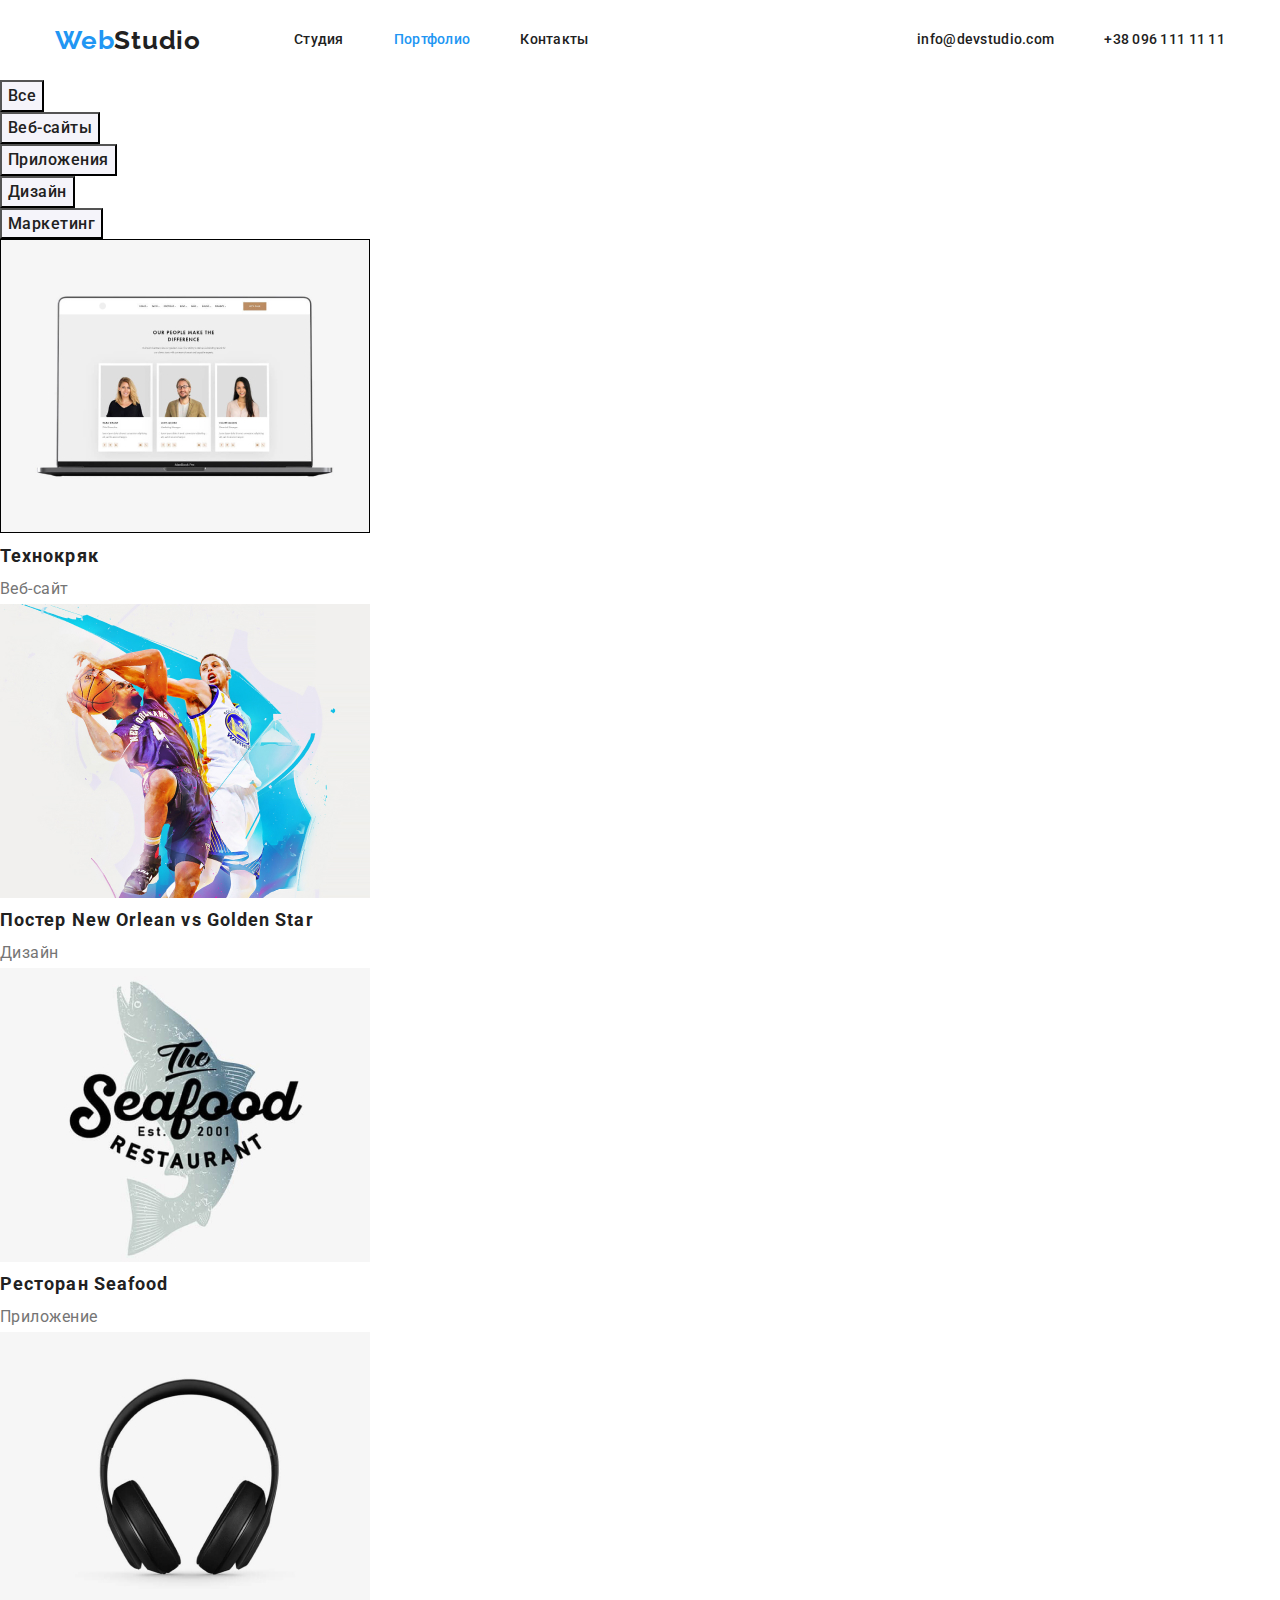
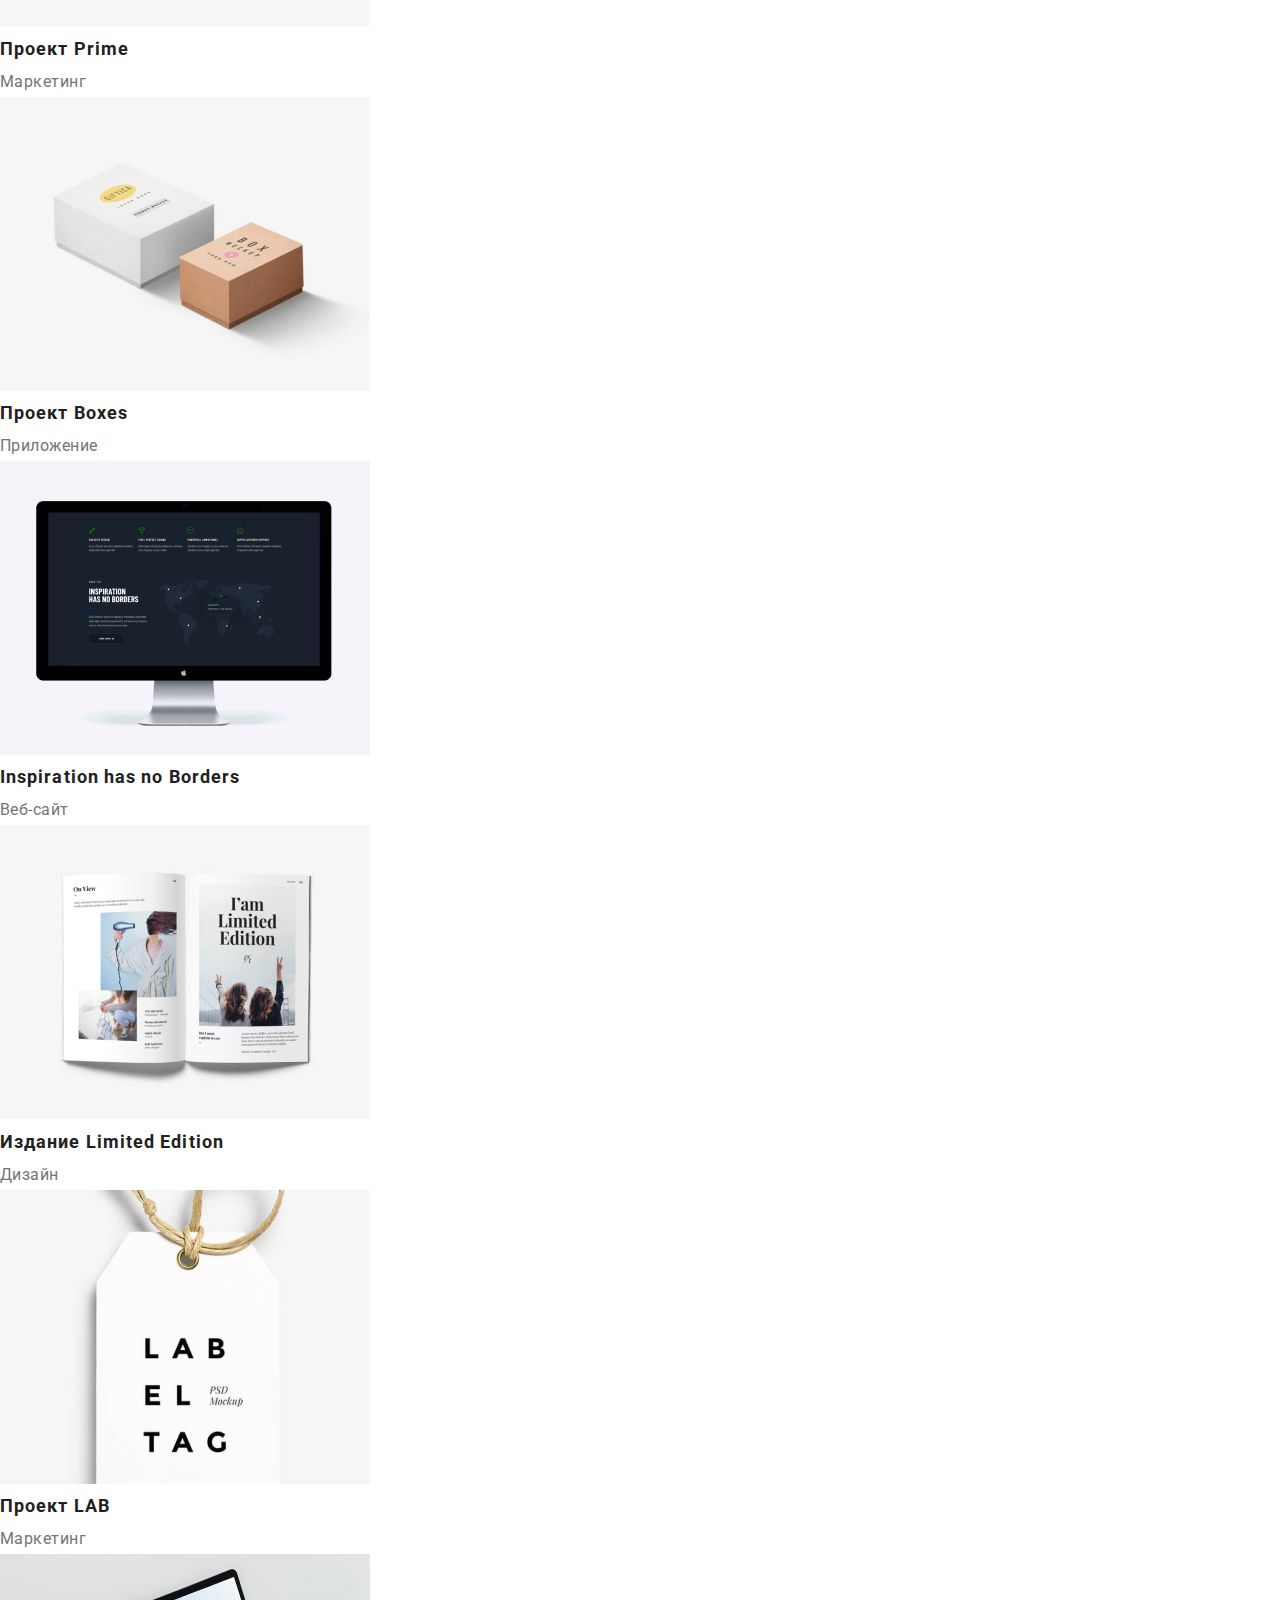
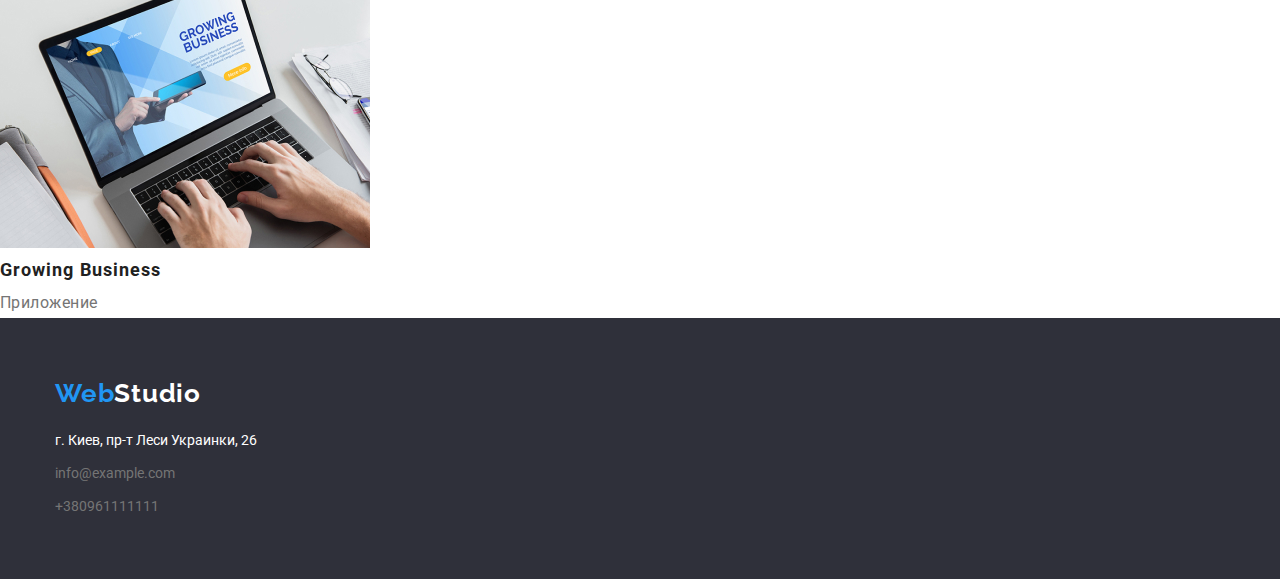
==== portfolio.html @ c81e92d3 "studio-page-flexbox-done" ====
<!DOCTYPE html>
<html lang="ru">

    <head>
        <meta charset="UTF-8">
        <meta name="viewport" content="width=device-width, initial-scale=1.0">
        <title>Document</title>
        <link rel="preconnect" href="https://fonts.gstatic.com">
        <link href="https://fonts.googleapis.com/css2?family=Roboto:wght@400;500;700;900&display=swap" rel="stylesheet">
        <link rel="preconnect" href="https://fonts.gstatic.com">
        <link href="https://fonts.googleapis.com/css2?family=Raleway:wght@700&display=swap" rel="stylesheet">
        <link rel="stylesheet" href="https://cdnjs.cloudflare.com/ajax/libs/modern-normalize/1.0.0/modern-normalize.min.css">
        <link rel="stylesheet" href="./css/styles.css">
    </head>

    <body>
        <!-- Шапка -->
        <header>
            <div class="container header-container">
                <nav class="navigation">
                    <a href="" class="logo">
                        <span class="logo-first-part">web</span><span class="logo-second-part">Studio</span>
                    </a>
                    <ul  class="nav-list">
                        <li class="nav-item"><a href="./index.html" class="nav-links">студия</a></li>
                        <li class="nav-item current-page"><a href="./portfolio.html" class="nav-links">портфолио</a></li>
                        <li class="nav-item"><a href="" class="nav-links">контакты</a></li>
                    </ul>
                </nav>
                <ul class="header-contacts">
                    <li class="header-contacts-item"><a href="mailto:info@devstudio.com">info@devstudio.com</a></li>
                    <li class="header-contacts-item"><a href="tel:+380961111111">+38 096 111 11 11</a></li>
                </ul>
            </div>
        </header>
        <main>
            <section>
                <ul class="buttons">
                    <li><button>все</button></li>
                    <li><button>веб-сайты</button></li>
                    <li><button>приложения</button></li>
                    <li><button>дизайн</button></li>
                    <li><button>маркетинг</button></li>
                </ul>
                <ul class="cards">
                    <li>
                        <a href="">
                            <img src="./images/technokryack.jpg" alt=""> 
                            <h2>технокряк</h2>
                            <p>веб-сайт</p>
                        </a>
                    </li>
                    <li>
                        <a href="">
                            <img src="./images/poster-new-orlean.jpg" alt="">
                            <h2>постер new orlean <span class="lowercase">vs</span> golden star</h2>
                            <p>дизайн</p>
                        </a>
                    </li>
                    <li>
                        <a href="">
                            <img src="./images/restoraunt-seafood.jpg" alt="">
                            <h2>ресторан seafood</h2>
                            <p>приложение</p>
                        </a>
                    </li>
                    <li>
                        <a href="">
                            <img src="./images/project-prime.jpg" alt="">
                            <h2>проект prime</h2>
                            <p>маркетинг</p>
                        </a>
                    </li>
                    <li>
                        <a href="">
                            <img src="./images/project-boxes.jpg" alt="">
                            <h2>проект boxes</h2>
                            <p>приложение</p>
                        </a>
                    </li>
                    <li>
                        <a href="">
                            <img src="./images/inspirations.jpg" alt="">
                            <h2>inspiration <span class="lowercase">has no</span> borders</h2>
                            <p>веб-сайт</p>
                        </a>
                    </li>
                    <li>
                        <a href="">
                            <img src="./images/limited-edition.jpg" alt="">
                            <h2>издание limited edition</h2>
                            <p>дизайн</p>
                        </a>
                    </li>
                    <li>
                        <a href="">
                            <img src="./images/project-lab.jpg" alt="">
                            <h2>проект <span class="uppercase">lab</span></h2>
                            <p>маркетинг</p>
                        </a>
                    </li>
                    <li>
                        <a href="">
                            <img src="./images/growing-buisness.jpg" alt="">
                            <h2>growing business</h2>
                            <p>приложение</p>
                        </a>
                    </li>
                </ul>
            </section>
        </main>
        <!-- Подвал -->
        <footer>
            <div class="container">
                <a href="" class="logo">
                    <span class="logo-first-part">web</span><span class="logo-footer-second-part">Studio</span>
                </a>
                <address>
                    <ul>
                        <li>
                            <a href="" class="address-place contacts">г. Киев, пр-т Леси Украинки, 26</a>
                        </li>
                        <li>
                            <a href="mailto:info@example.com" class="contacts">info@example.com</a><br>
                        </li>
                        <li>
                            <a href="tel:+380961111111" class="contacts">+380961111111</a>
                        </li>
                    </ul>
                </address>
            </div>
        </footer>
          
                
                
    </body>
            
 </html>
---- css/styles.css ----
/* 
Основной цвет текста: #212121
Второстепенный цвет: #757575
Акценты: #2196F3
Белый цвет: #ffffff
Второй цвет фона: #2F303A
Цвет кнопок: #F5F4FA
*/
* {
  text-decoration: none;
  color: inherit;
  /* margin: 0;
  padding: 0; */
}

ul,
h1,
h2,
h3,
h4,
h5,
p {
  margin: 0;
  padding: 0;
}

body {
  color: #212121;
  font-family: "Roboto", sans-serif;
  background-color: #ffffff;
}
ul {
  list-style-type: none;
}
header {
  font-weight: 500;
  font-size: 14px;
  line-height: 1.14;
  letter-spacing: 0.02em;
}
header li:hover {
  color: #2196f3;
}

/* Контейнер */
.container {
  width: 1200px;
  padding: 0 15px;
  margin-left: auto;
  margin-right: auto;
}

/* Центрирование */
.centred {
  text-align: center;
}

.header-container {
  display: flex;
  align-items: center;
}

.navigation {
  display: flex;
  align-items: center;
}

.header-contacts {
  display: flex;
  margin-left: auto;
  padding: 0;
}

.header-contacts-item:not(:last-child) {
  margin-right: 50px;
}

.nav-links {
  display: block;
  padding-top: 32px;
  padding-bottom: 32px;
}

.nav-item:not(:last-child) {
  margin-right: 50px;
}

.nav-list {
  display: flex;
  margin: 0;

  text-transform: capitalize;
}

.logo {
  margin-right: 93px;
}

.logo-first-part,
.logo-second-part,
.logo-footer-second-part {
  font-family: "Raleway", sans-serif;
  font-size: 26px;
  line-height: 1.19;
  font-weight: 700;
  text-transform: capitalize;
  letter-spacing: 0.03em;
}
.logo-footer-second-part {
  color: #ffffff;
}
.logo:hover {
  color: #2196f3;
}
.logo-first-part {
  color: #2196f3;
}
.current-page {
  color: #2196f3;
}
.hero-title {
  margin: 0;
  margin-bottom: 30px;

  font-weight: 900;
  font-size: 44px;
  line-height: 1.4;
  color: #ffffff;
  text-transform: uppercase;
}
.hero {
  background-color: #2f303a;
}
.hero-link {
  display: inline-block;
  padding: 10px 32px;
  border-radius: 4px;

  color: #ffffff;
  background-color: #2196f3;

  font-size: 16px;
  font-weight: 700;
  line-height: 1.9;
}
.advantages h3 {
  font-weight: 700;
  font-size: 14px;
  line-height: 1.14;
  text-transform: uppercase;
  letter-spacing: 0.03em;
}
.advantages p {
  color: #757575;
  font-size: 14px;
  font-weight: 400;
  line-height: 1.7;
  letter-spacing: 0.03em;
}
.advantages p::first-letter {
  text-transform: capitalize;
}
.section-title {
  font-size: 36px;
  font-weight: 700;
  line-height: 1.17;
  letter-spacing: 0.03em;
}
.section-title::first-letter {
  text-transform: capitalize;
}

.team {
  padding: 94px 0;

  background-color: #f5f4fa;
}

.team h3 {
  font-size: 16px;
  font-weight: 500;
  line-height: 1.19;
  letter-spacing: 0.03em;
  text-transform: capitalize;
}
.team p {
  font-size: 16px;
  font-weight: 400;
  line-height: 1.19;
  letter-spacing: 0.03em;
  text-transform: capitalize;

  color: #757575;
}
footer {
  padding: 60px 0;

  background-color: #2f303a;
}
.contacts {
  font-style: normal;
  color: #757575;
  font-weight: 400;
  font-size: 14px;
  line-height: 1.71;
}
.address-place {
  color: #ffffff;
}
.buttons button:hover {
  color: #ffffff;
  background-color: #2196f3;
}
.buttons button {
  background-color: #f5f4fa;

  font-weight: 500;
  font-size: 16px;
  line-height: 1.62;
  letter-spacing: 0.03em;
}
.buttons button::first-letter {
  text-transform: capitalize;
}
.cards h2 {
  font-size: 18px;
  font-weight: 700;
  line-height: 2;
  letter-spacing: 0.06em;
  text-transform: capitalize;
}
.lowercase {
  text-transform: lowercase;
}
.uppercase {
  text-transform: uppercase;
}
.cards p {
  font-size: 16px;
  color: #757575;
  font-weight: 400;
  line-height: 1.87;
  letter-spacing: 0.03em;
}
.cards p::first-letter {
  text-transform: uppercase;
}

.advantages-list {
  display: flex;
}

.advantages-list li {
  width: 270px;
}

.advantages-list li:not(:last-child) {
  margin-right: 30px;
}

.advantages {
  padding: 94px 0;
}

.advantages-list h3 {
  margin-bottom: 10px;
}

.works h2 {
  margin-bottom: 50px;
}

.works-list {
  display: flex;
}

.works-list li:not(:last-child) {
  margin-right: 30px;
}

.works {
  margin-bottom: 94px;
}

.team-list {
  display: flex;
}

.team h2 {
  margin-bottom: 50px;
}

.team-list li:not(:last-child) {
  margin-right: 30px;
}

.team-text {
  padding: 30px 0;

  background-color: #ffffff;
}

.team img {
  display: block;
}

.team h3 {
  margin-bottom: 10px;
}

footer .logo {
  display: inline-block;
  margin-bottom: 20px;
}

footer li:not(:last-child) {
  margin-bottom: 9px;
}
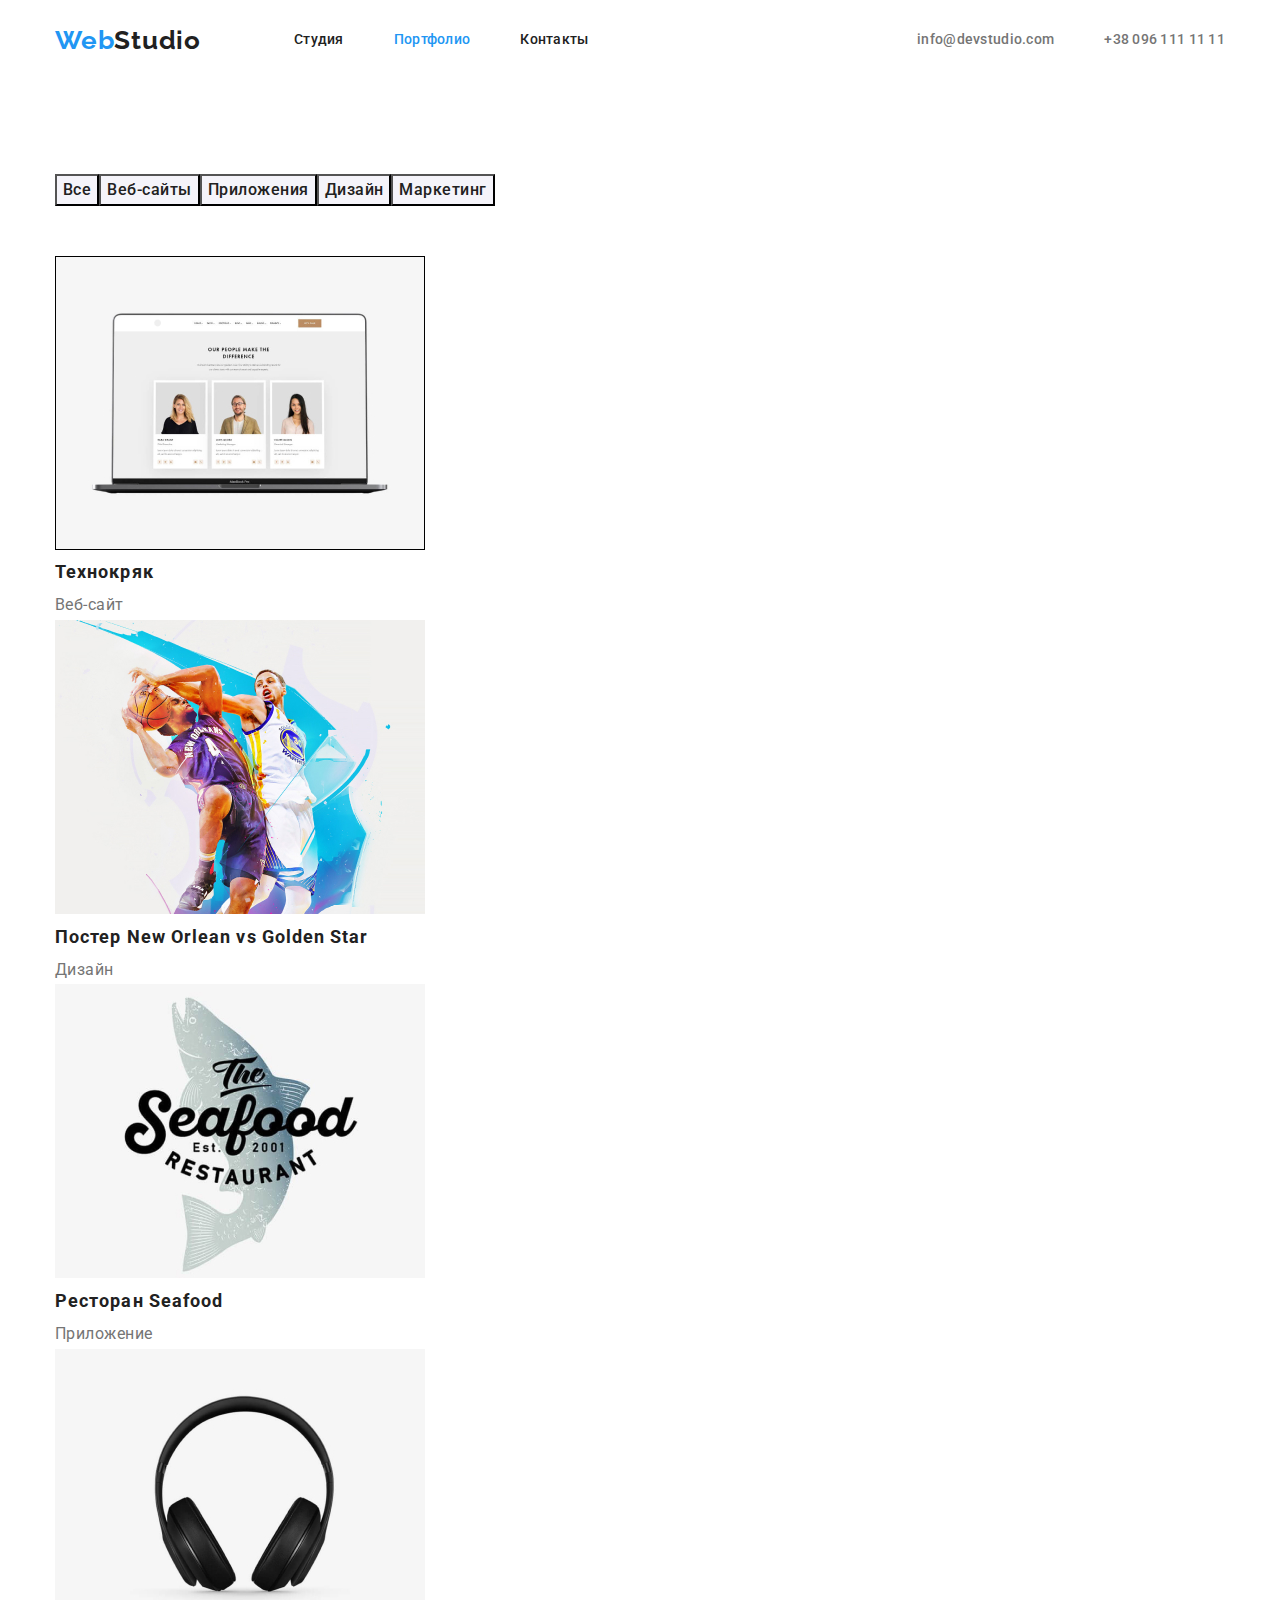
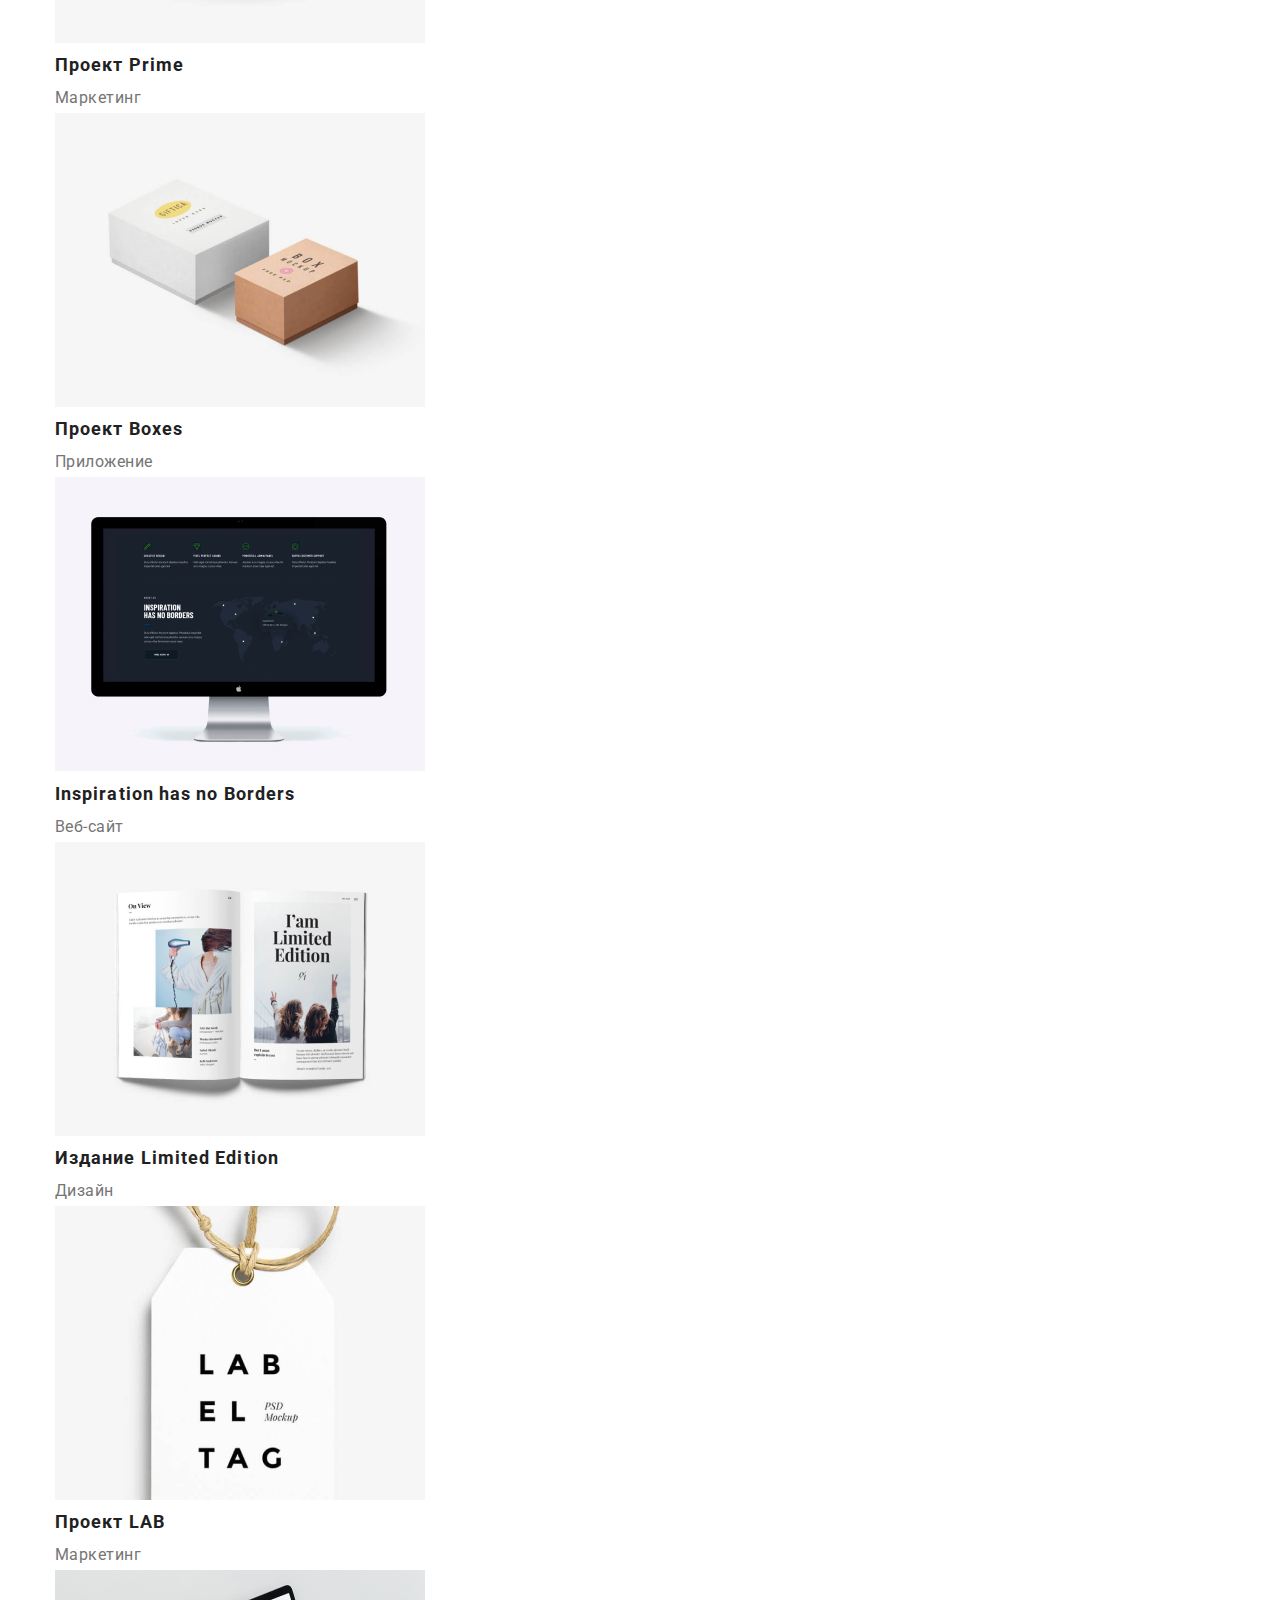
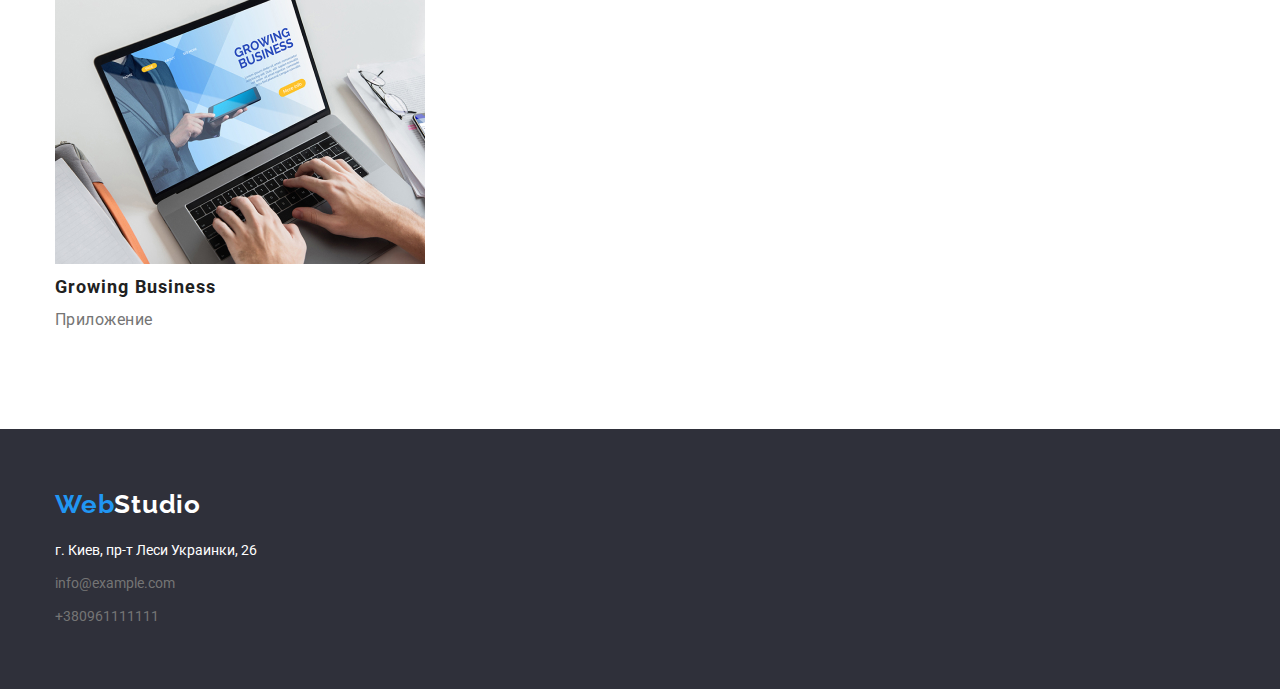
==== commit 098eed19: "fixed-css-with-markup-02" ====
--- a/portfolio.html
+++ b/portfolio.html
@@ -5,10 +5,8 @@
         <meta charset="UTF-8">
         <meta name="viewport" content="width=device-width, initial-scale=1.0">
         <title>Document</title>
-        <link rel="preconnect" href="https://fonts.gstatic.com">
-        <link href="https://fonts.googleapis.com/css2?family=Roboto:wght@400;500;700;900&display=swap" rel="stylesheet">
-        <link rel="preconnect" href="https://fonts.gstatic.com">
-        <link href="https://fonts.googleapis.com/css2?family=Raleway:wght@700&display=swap" rel="stylesheet">
+        <link href="https://fonts.googleapis.com/css2?family=Raleway:wght@700&family=Roboto:wght@400;500;700;900&display=swap"
+            rel="stylesheet">
         <link rel="stylesheet" href="https://cdnjs.cloudflare.com/ajax/libs/modern-normalize/1.0.0/modern-normalize.min.css">
         <link rel="stylesheet" href="./css/styles.css">
     </head>
@@ -34,79 +32,81 @@
             </div>
         </header>
         <main>
-            <section>
-                <ul class="buttons">
-                    <li><button>все</button></li>
-                    <li><button>веб-сайты</button></li>
-                    <li><button>приложения</button></li>
-                    <li><button>дизайн</button></li>
-                    <li><button>маркетинг</button></li>
-                </ul>
-                <ul class="cards">
-                    <li>
-                        <a href="">
-                            <img src="./images/technokryack.jpg" alt=""> 
-                            <h2>технокряк</h2>
-                            <p>веб-сайт</p>
-                        </a>
-                    </li>
-                    <li>
-                        <a href="">
-                            <img src="./images/poster-new-orlean.jpg" alt="">
-                            <h2>постер new orlean <span class="lowercase">vs</span> golden star</h2>
-                            <p>дизайн</p>
-                        </a>
-                    </li>
-                    <li>
-                        <a href="">
-                            <img src="./images/restoraunt-seafood.jpg" alt="">
-                            <h2>ресторан seafood</h2>
-                            <p>приложение</p>
-                        </a>
-                    </li>
-                    <li>
-                        <a href="">
-                            <img src="./images/project-prime.jpg" alt="">
-                            <h2>проект prime</h2>
-                            <p>маркетинг</p>
-                        </a>
-                    </li>
-                    <li>
-                        <a href="">
-                            <img src="./images/project-boxes.jpg" alt="">
-                            <h2>проект boxes</h2>
-                            <p>приложение</p>
-                        </a>
-                    </li>
-                    <li>
-                        <a href="">
-                            <img src="./images/inspirations.jpg" alt="">
-                            <h2>inspiration <span class="lowercase">has no</span> borders</h2>
-                            <p>веб-сайт</p>
-                        </a>
-                    </li>
-                    <li>
-                        <a href="">
-                            <img src="./images/limited-edition.jpg" alt="">
-                            <h2>издание limited edition</h2>
-                            <p>дизайн</p>
-                        </a>
-                    </li>
-                    <li>
-                        <a href="">
-                            <img src="./images/project-lab.jpg" alt="">
-                            <h2>проект <span class="uppercase">lab</span></h2>
-                            <p>маркетинг</p>
-                        </a>
-                    </li>
-                    <li>
-                        <a href="">
-                            <img src="./images/growing-buisness.jpg" alt="">
-                            <h2>growing business</h2>
-                            <p>приложение</p>
-                        </a>
-                    </li>
-                </ul>
+            <section class="portfolio-main">
+                <div class="container">
+                    <ul class="buttons">
+                        <li><button>все</button></li>
+                        <li><button>веб-сайты</button></li>
+                        <li><button>приложения</button></li>
+                        <li><button>дизайн</button></li>
+                        <li><button>маркетинг</button></li>
+                    </ul>
+                    <ul class="cards">
+                        <li>
+                            <a href="">
+                                <img src="./images/technokryack.jpg" alt=""> 
+                                <h2>Технокряк</h2>
+                                <p>Веб-сайт</p>
+                            </a>
+                        </li>
+                        <li>
+                            <a href="">
+                                <img src="./images/poster-new-orlean.jpg" alt="">
+                                <h2>Постер New Orlean vs Golden Star</h2>
+                                <p>Дизайн</p>
+                            </a>
+                        </li>
+                        <li>
+                            <a href="">
+                                <img src="./images/restoraunt-seafood.jpg" alt="">
+                                <h2>Ресторан Seafood</h2>
+                                <p>Приложение</p>
+                            </a>
+                        </li>
+                        <li>
+                            <a href="">
+                                <img src="./images/project-prime.jpg" alt="">
+                                <h2>Проект Prime</h2>
+                                <p>Маркетинг</p>
+                            </a>
+                        </li>
+                        <li>
+                            <a href="">
+                                <img src="./images/project-boxes.jpg" alt="">
+                                <h2>Проект Boxes</h2>
+                                <p>Приложение</p>
+                            </a>
+                        </li>
+                        <li>
+                            <a href="">
+                                <img src="./images/inspirations.jpg" alt="">
+                                <h2>Inspiration has no Borders</h2>
+                                <p>Веб-сайт</p>
+                            </a>
+                        </li>
+                        <li>
+                            <a href="">
+                                <img src="./images/limited-edition.jpg" alt="">
+                                <h2>Издание Limited Edition</h2>
+                                <p>Дизайн</p>
+                            </a>
+                        </li>
+                        <li>
+                            <a href="">
+                                <img src="./images/project-lab.jpg" alt="">
+                                <h2>Проект LAB</span></h2>
+                                <p>Маркетинг</p>
+                            </a>
+                        </li>
+                        <li>
+                            <a href="">
+                                <img src="./images/growing-buisness.jpg" alt="">
+                                <h2>Growing Business</h2>
+                                <p>Приложение</p>
+                            </a>
+                        </li>
+                    </ul>
+                </div>
             </section>
         </main>
         <!-- Подвал -->
--- a/css/styles.css
+++ b/css/styles.css
@@ -1,11 +1,12 @@
-/* 
-Основной цвет текста: #212121
-Второстепенный цвет: #757575
-Акценты: #2196F3
-Белый цвет: #ffffff
-Второй цвет фона: #2F303A
-Цвет кнопок: #F5F4FA
-*/
+:root {
+  --primary-text-color: #212121;
+  --secondary-text-color: #757575;
+  --accent: #2196f3;
+  --white: #ffffff;
+  --primary-bg-color: #2f303a;
+  --secondary-bg-color: #f5f4fa;
+}
+
 * {
   text-decoration: none;
   color: inherit;
@@ -25,9 +26,9 @@
 }
 
 body {
-  color: #212121;
+  color: var(--primary-text-color);
   font-family: "Roboto", sans-serif;
-  background-color: #ffffff;
+  background-color: var(--white);
 }
 ul {
   list-style-type: none;
@@ -37,9 +38,6 @@
   font-size: 14px;
   line-height: 1.14;
   letter-spacing: 0.02em;
-}
-header li:hover {
-  color: #2196f3;
 }
 
 /* Контейнер */
@@ -69,6 +67,8 @@
   display: flex;
   margin-left: auto;
   padding: 0;
+
+  color: var(--secondary-text-color);
 }
 
 .header-contacts-item:not(:last-child) {
@@ -79,6 +79,13 @@
   display: block;
   padding-top: 32px;
   padding-bottom: 32px;
+}
+
+.nav-list a:hover,
+.nav-list a:focus,
+.header-contacts a:hover,
+.header-contacts a:focus {
+  color: var(--accent);
 }
 
 .nav-item:not(:last-child) {
@@ -107,16 +114,14 @@
   letter-spacing: 0.03em;
 }
 .logo-footer-second-part {
-  color: #ffffff;
-}
-.logo:hover {
-  color: #2196f3;
-}
+  color: var(--white);
+}
+
 .logo-first-part {
-  color: #2196f3;
+  color: var(--accent);
 }
 .current-page {
-  color: #2196f3;
+  color: var(--accent);
 }
 .hero-title {
   margin: 0;
@@ -125,19 +130,21 @@
   font-weight: 900;
   font-size: 44px;
   line-height: 1.4;
-  color: #ffffff;
+  color: var(--white);
   text-transform: uppercase;
 }
 .hero {
-  background-color: #2f303a;
+  padding: 200px 0;
+
+  background-color: var(--primary-bg-color);
 }
 .hero-link {
   display: inline-block;
   padding: 10px 32px;
   border-radius: 4px;
 
-  color: #ffffff;
-  background-color: #2196f3;
+  color: var(--white);
+  background-color: var(--accent);
 
   font-size: 16px;
   font-weight: 700;
@@ -151,7 +158,7 @@
   letter-spacing: 0.03em;
 }
 .advantages p {
-  color: #757575;
+  color: var(--secondary-text-color);
   font-size: 14px;
   font-weight: 400;
   line-height: 1.7;
@@ -173,7 +180,7 @@
 .team {
   padding: 94px 0;
 
-  background-color: #f5f4fa;
+  background-color: var(--secondary-bg-color);
 }
 
 .team h3 {
@@ -181,70 +188,49 @@
   font-weight: 500;
   line-height: 1.19;
   letter-spacing: 0.03em;
-  text-transform: capitalize;
-}
+}
+
 .team p {
   font-size: 16px;
   font-weight: 400;
   line-height: 1.19;
   letter-spacing: 0.03em;
-  text-transform: capitalize;
-
-  color: #757575;
-}
+
+  color: var(--secondary-text-color);
+}
+
 footer {
   padding: 60px 0;
 
-  background-color: #2f303a;
-}
+  background-color: var(--primary-bg-color);
+}
+
 .contacts {
   font-style: normal;
-  color: #757575;
+  color: var(--secondary-text-color);
   font-weight: 400;
   font-size: 14px;
   line-height: 1.71;
 }
+
 .address-place {
-  color: #ffffff;
-}
-.buttons button:hover {
-  color: #ffffff;
-  background-color: #2196f3;
-}
-.buttons button {
-  background-color: #f5f4fa;
-
-  font-weight: 500;
-  font-size: 16px;
-  line-height: 1.62;
-  letter-spacing: 0.03em;
-}
-.buttons button::first-letter {
-  text-transform: capitalize;
-}
+  color: var(--white);
+}
+
 .cards h2 {
   font-size: 18px;
   font-weight: 700;
   line-height: 2;
   letter-spacing: 0.06em;
-  text-transform: capitalize;
-}
-.lowercase {
-  text-transform: lowercase;
-}
-.uppercase {
-  text-transform: uppercase;
-}
+}
+
 .cards p {
   font-size: 16px;
-  color: #757575;
+  color: var(--secondary-text-color);
   font-weight: 400;
   line-height: 1.87;
   letter-spacing: 0.03em;
 }
-.cards p::first-letter {
-  text-transform: uppercase;
-}
 
 .advantages-list {
   display: flex;
@@ -297,7 +283,7 @@
 .team-text {
   padding: 30px 0;
 
-  background-color: #ffffff;
+  background-color: var(--white);
 }
 
 .team img {
@@ -316,3 +302,35 @@
 footer li:not(:last-child) {
   margin-bottom: 9px;
 }
+
+/* Портфолио */
+
+.buttons button:hover,
+.buttons button:focus {
+  color: var(--white);
+  background-color: var(--accent);
+}
+.buttons button {
+  display: block;
+
+  background-color: var(--secondary-bg-color);
+
+  font-weight: 500;
+  font-size: 16px;
+  line-height: 1.62;
+  letter-spacing: 0.03em;
+}
+.buttons button::first-letter {
+  text-transform: capitalize;
+}
+
+.portfolio-main {
+  padding: 94px 0;
+}
+
+.buttons {
+  display: flex;
+  margin-bottom: 50px;
+  margin-left: auto;
+  margin-right: auto;
+}
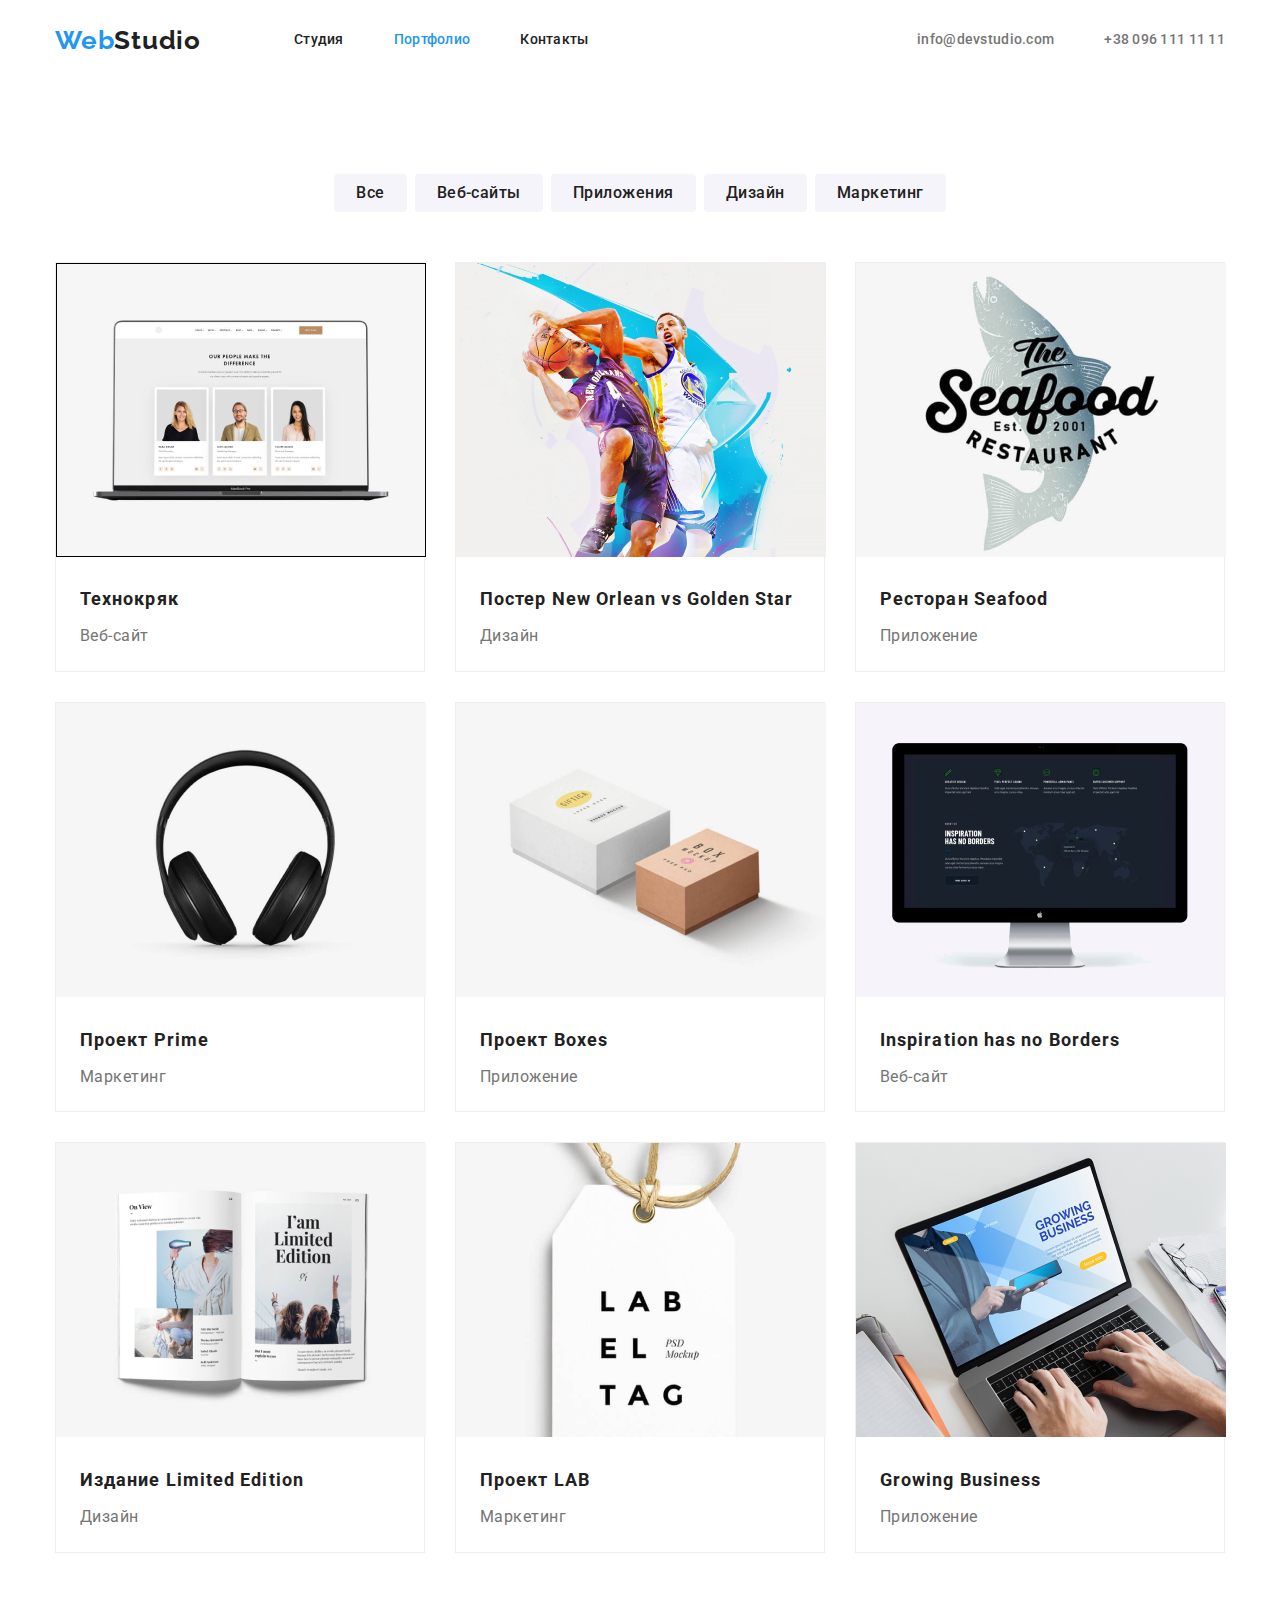
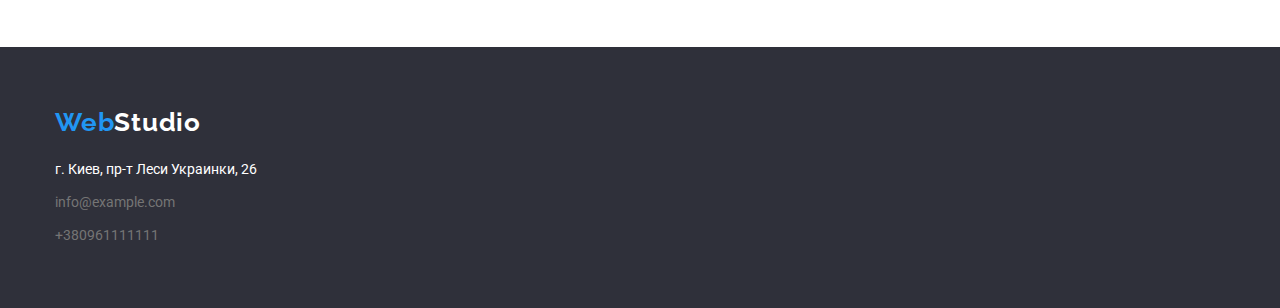
==== commit ea254189: "full-flexbox-done-01" ====
--- a/portfolio.html
+++ b/portfolio.html
@@ -45,64 +45,82 @@
                         <li>
                             <a href="">
                                 <img src="./images/technokryack.jpg" alt=""> 
-                                <h2>Технокряк</h2>
-                                <p>Веб-сайт</p>
+                                <div class="cards-text">
+                                    <h2>Технокряк</h2>
+                                    <p>Веб-сайт</p>
+                                </div>
                             </a>
                         </li>
                         <li>
                             <a href="">
                                 <img src="./images/poster-new-orlean.jpg" alt="">
-                                <h2>Постер New Orlean vs Golden Star</h2>
-                                <p>Дизайн</p>
+                                <div class="cards-text">
+                                    <h2>Постер New Orlean vs Golden Star</h2>
+                                    <p>Дизайн</p>
+                                </div>
                             </a>
                         </li>
                         <li>
                             <a href="">
                                 <img src="./images/restoraunt-seafood.jpg" alt="">
-                                <h2>Ресторан Seafood</h2>
-                                <p>Приложение</p>
+                                <div class="cards-text">
+                                    <h2>Ресторан Seafood</h2>
+                                    <p>Приложение</p>
+                                </div>
                             </a>
                         </li>
                         <li>
                             <a href="">
                                 <img src="./images/project-prime.jpg" alt="">
-                                <h2>Проект Prime</h2>
-                                <p>Маркетинг</p>
+                                <div class="cards-text">
+                                    <h2>Проект Prime</h2>
+                                    <p>Маркетинг</p>
+                                </div>
                             </a>
                         </li>
                         <li>
                             <a href="">
                                 <img src="./images/project-boxes.jpg" alt="">
-                                <h2>Проект Boxes</h2>
-                                <p>Приложение</p>
+                                <div class="cards-text">
+                                    <h2>Проект Boxes</h2>
+                                    <p>Приложение</p>
+                                </div>
                             </a>
                         </li>
                         <li>
                             <a href="">
                                 <img src="./images/inspirations.jpg" alt="">
-                                <h2>Inspiration has no Borders</h2>
-                                <p>Веб-сайт</p>
+                                <div class="cards-text">
+                                    <h2>Inspiration has no Borders</h2>
+                                    <p>Веб-сайт</p>
+                                </div>
                             </a>
                         </li>
                         <li>
                             <a href="">
                                 <img src="./images/limited-edition.jpg" alt="">
-                                <h2>Издание Limited Edition</h2>
-                                <p>Дизайн</p>
+                                <div class="cards-text">
+                                    <h2>Издание Limited Edition</h2>
+                                    <p>Дизайн</p>
+                                </div>
                             </a>
                         </li>
                         <li>
                             <a href="">
                                 <img src="./images/project-lab.jpg" alt="">
-                                <h2>Проект LAB</span></h2>
-                                <p>Маркетинг</p>
+                                <div class="cards-text">
+                                    <h2>Проект LAB</span></h2>
+                                    <p>Маркетинг</p>
+                                </div>
                             </a>
                         </li>
                         <li>
                             <a href="">
                                 <img src="./images/growing-buisness.jpg" alt="">
-                                <h2>Growing Business</h2>
-                                <p>Приложение</p>
+                                <div class="cards-text">
+                                    <h2>Growing Business</h2>
+                                    <p>Приложение</p>
+                                </div>
                             </a>
                         </li>
                     </ul>
--- a/css/styles.css
+++ b/css/styles.css
@@ -217,6 +217,24 @@
   color: var(--white);
 }
 
+.cards {
+  display: flex;
+  flex-wrap: wrap;
+}
+
+.cards li:not(:nth-child(3n)) {
+  margin-right: 30px;
+}
+
+.cards li:not(:nth-last-child(-n + 3)) {
+  margin-bottom: 30px;
+}
+
+.cards li {
+  border: 1px solid #eeeeee;
+  width: 370px;
+}
+
 .cards h2 {
   font-size: 18px;
   font-weight: 700;
@@ -230,6 +248,10 @@
   font-weight: 400;
   line-height: 1.87;
   letter-spacing: 0.03em;
+}
+
+.cards h2 {
+  margin-bottom: 4px;
 }
 
 .advantages-list {
@@ -311,6 +333,9 @@
   background-color: var(--accent);
 }
 .buttons button {
+  padding: 6px 22px;
+  border: none;
+  border-radius: 4px;
   display: block;
 
   background-color: var(--secondary-bg-color);
@@ -320,6 +345,11 @@
   line-height: 1.62;
   letter-spacing: 0.03em;
 }
+
+.buttons li:not(:last-child) {
+  margin-right: 8px;
+}
+
 .buttons button::first-letter {
   text-transform: capitalize;
 }
@@ -330,7 +360,10 @@
 
 .buttons {
   display: flex;
+  justify-content: center;
   margin-bottom: 50px;
-  margin-left: auto;
-  margin-right: auto;
-}
+}
+
+.cards-text {
+  padding: 20px 24px;
+}
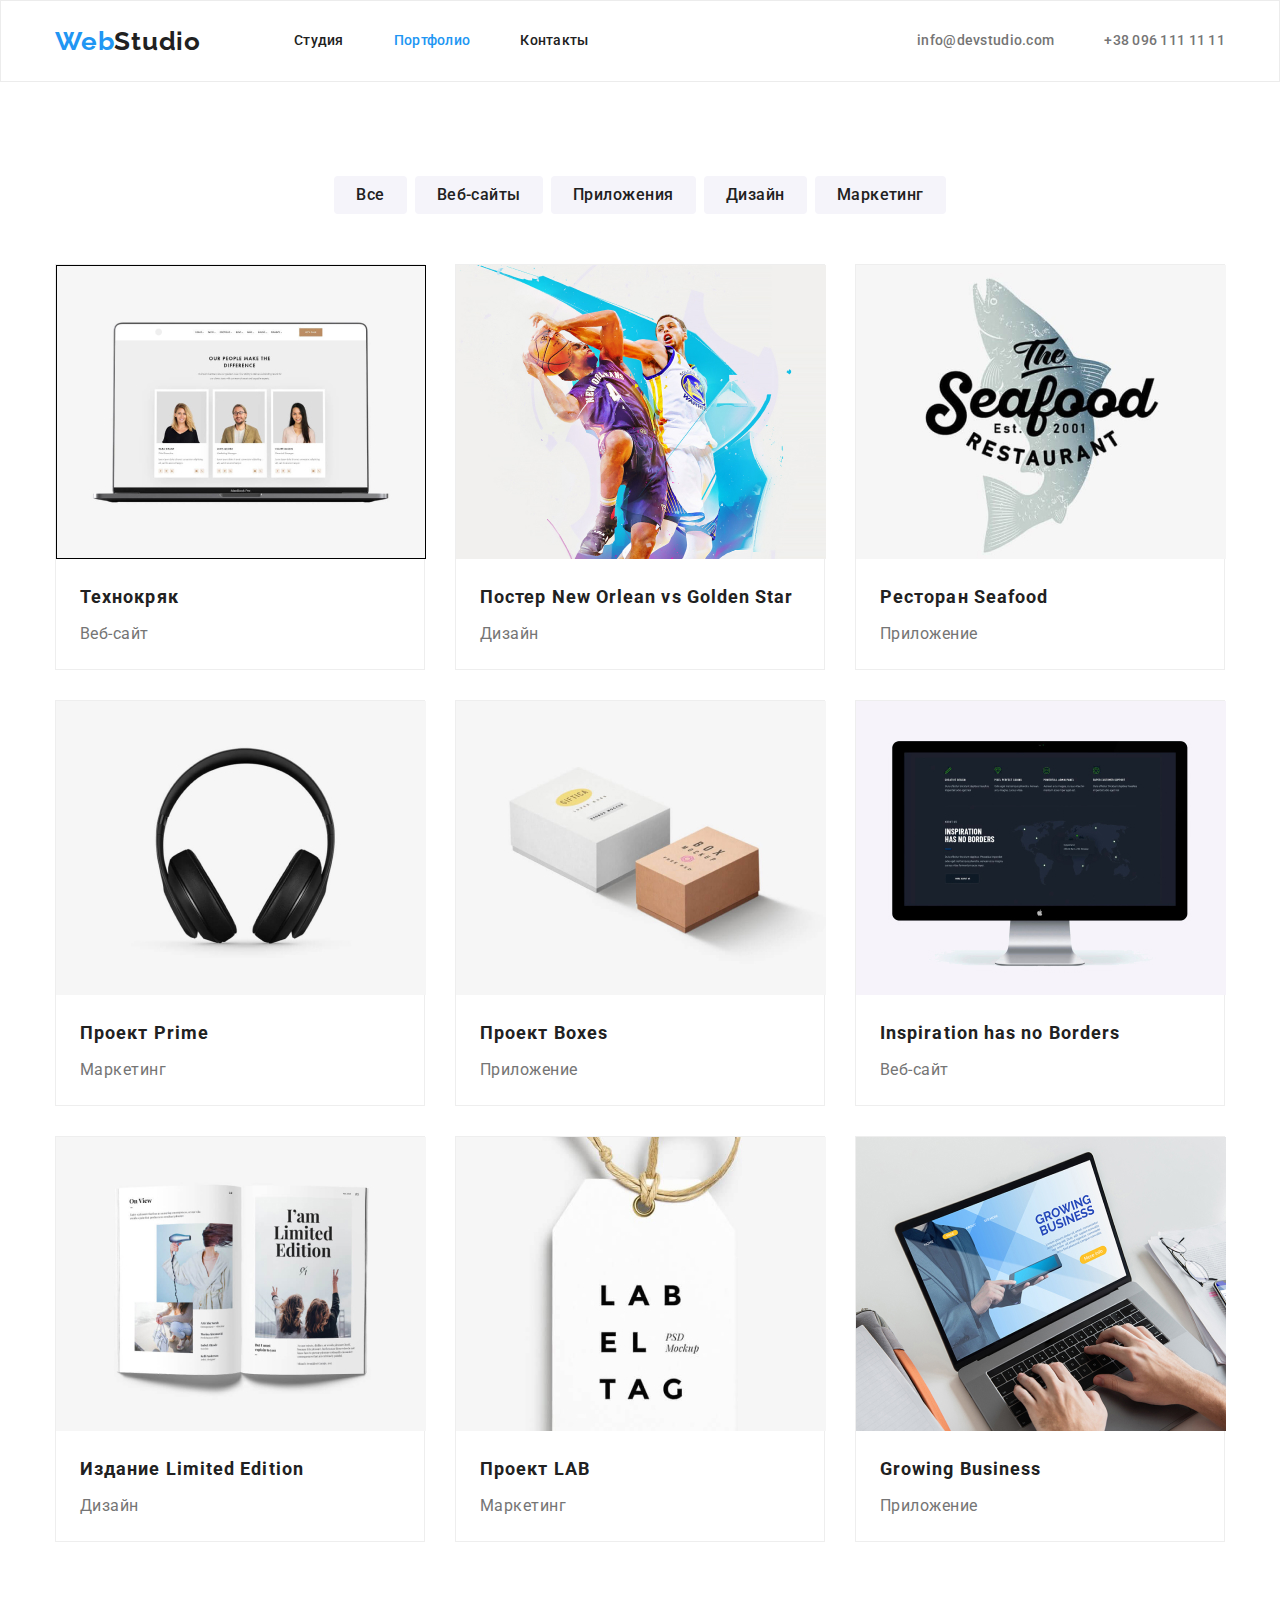
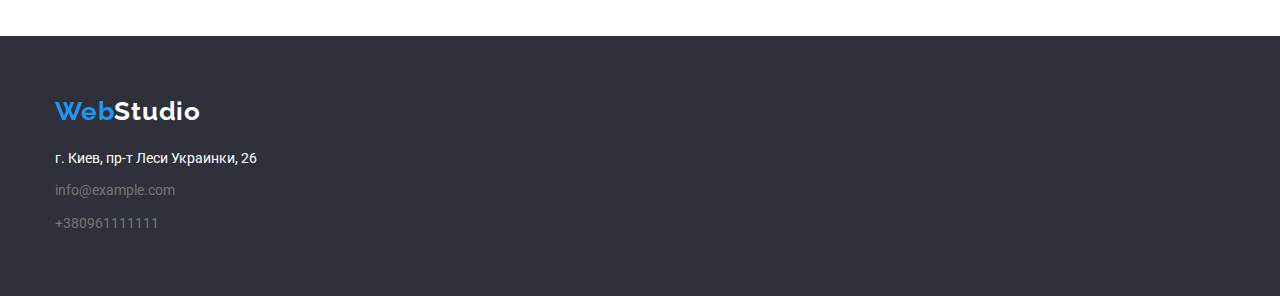
==== commit 6ee4f441: "full-flexbox-after-mentor-edits" ====
--- a/portfolio.html
+++ b/portfolio.html
@@ -13,7 +13,7 @@
 
     <body>
         <!-- Шапка -->
-        <header>
+        <header class="portfolio-header">
             <div class="container header-container">
                 <nav class="navigation">
                     <a href="" class="logo">
--- a/css/styles.css
+++ b/css/styles.css
@@ -12,6 +12,10 @@
   color: inherit;
   /* margin: 0;
   padding: 0; */
+}
+
+img {
+  display: block;
 }
 
 ul,
@@ -287,7 +291,7 @@
 }
 
 .works {
-  margin-bottom: 94px;
+  padding-bottom: 94px;
 }
 
 .team-list {
@@ -302,14 +306,14 @@
   margin-right: 30px;
 }
 
+.team-list li {
+  width: 270px;
+}
+
 .team-text {
-  padding: 30px 0;
+  padding: 30px 10px;
 
   background-color: var(--white);
-}
-
-.team img {
-  display: block;
 }
 
 .team h3 {
@@ -319,6 +323,7 @@
 footer .logo {
   display: inline-block;
   margin-bottom: 20px;
+  margin-right: 0;
 }
 
 footer li:not(:last-child) {
@@ -367,3 +372,7 @@
 .cards-text {
   padding: 20px 24px;
 }
+
+.portfolio-header {
+  border: 1px solid #ececec;
+}
